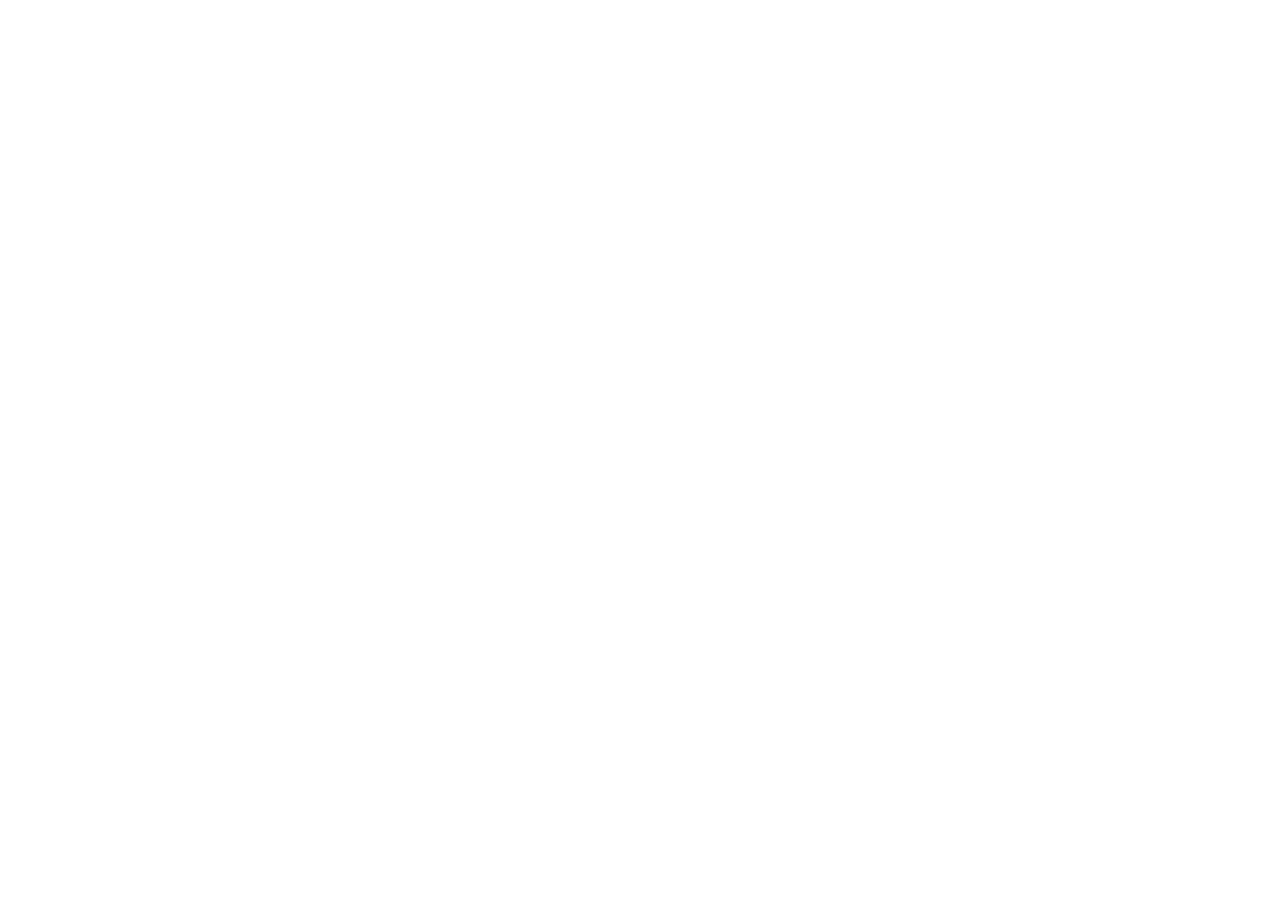
==== contact.html @ 24e340e2 "first commit" ====
<!DOCTYPE html>
<html lang="en">
<head>
    <meta charset="UTF-8">
    <meta name="viewport" content="width=device-width, initial-scale=1.0">
    <link rel="stylesheet" href="./styles/index.css">
    <title>contact</title>
</head>
<body>
    <div class="contact"></div>
</body>
</html>
---- styles/index.css ----
@import url('./default.css');
@import url('./home.css');
@import url('./work-with-me.css');
@import url('./blog.css');
@import url('./contact.css');
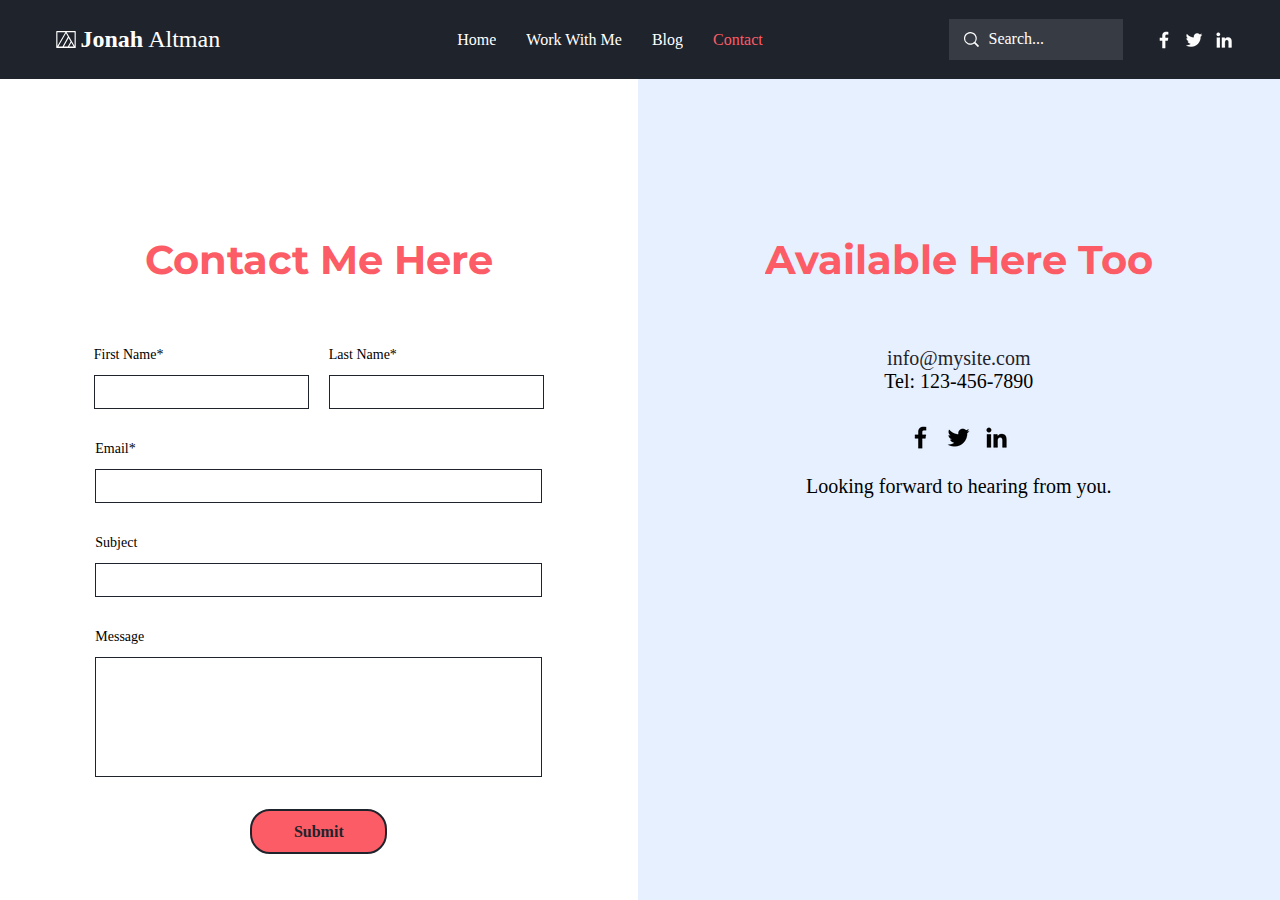
==== commit 714b3b20: "Added contact file" ====
--- a/contact.html
+++ b/contact.html
@@ -4,9 +4,91 @@
     <meta charset="UTF-8">
     <meta name="viewport" content="width=device-width, initial-scale=1.0">
     <link rel="stylesheet" href="./styles/index.css">
-    <title>contact</title>
+    <title>Marketing Blog Template</title>
 </head>
 <body>
-    <div class="contact"></div>
+    <section class="contact">
+        <div class="header">
+            <div class="title-container">
+                <svg preserveAspectRatio="xMidYMid meet" data-bbox="20 30.212 160 139.577" viewBox="20 30.212 160 139.577" height="17" width="20" xmlns="http://www.w3.org/2000/svg" data-type="color" role="img" aria-label="Homepage">
+                    <g>
+                        <path d="M175.294 30.212H24.706A4.706 4.706 0 0020 34.918v130.165a4.706 4.706 0 004.706 4.706h150.588a4.706 4.706 0 004.706-4.706V34.918a4.706 4.706 0 00-4.706-4.706zm-4.706 122.776L105.129 39.624h65.459v113.364zm-44.706 4.706l17.976-32.329 18.824 32.329h-36.8zm-10.776 0H82.447l38.871-71.012 17.035 29.459-23.247 41.553zm-43.388 0H37.506L100 49.553l15.812 27.388-44.094 80.753zm23.153-118.07L29.412 152.988V39.624h65.459z" fill="#FFFFFF" data-color="1"></path>
+                    </g>
+                </svg>
+                <span><b>Jonah</b> </span> <span class="thin">Altman</span>
+                <div class="hamburger-container bars">
+                    <div class="bar"></div>
+                    <div class="bar"></div>
+                    <div class="bar"></div>
+                </div>
+            </div>
+            <ul class="menu-container hide">
+                <li><a href="index.html">Home</a></li>
+                <li><a href="work-with-me.html">Work With Me</a></li>
+                <li><a href="blog.html">Blog</a></li>
+                <li><a href="contact.html" class="color-contact">Contact</a></li>
+            </ul>
+            <div class="social-media-container">
+                <div class="search-bar">
+                  <div class="search-icon">
+                    <svg xmlns="http://www.w3.org/2000/svg" viewBox="5 5 14 14"><path fill="currentColor" d="m15.683 14.6 3.265 3.265a.2.2 0 0 1 0 .282l-.8.801a.2.2 0 0 1-.283 0l-3.266-3.265a5.961 5.961 0 1 1 1.084-1.084zm-4.727 1.233a4.877 4.877 0 1 0 0-9.754 4.877 4.877 0 0 0 0 9.754z"></path></svg>
+                  </div>
+                  <input type="text" name="" id="" placeholder="Search...">
+                </div>
+                <ul class="logos hide-icon">
+                    <li><img src="./assets/social-media-logos/fb.webp" alt=""></li>
+                    <li><img src="./assets/social-media-logos/twitter.webp" alt=""></li>
+                    <li><img src="./assets/social-media-logos/in.webp" alt=""></li>
+                </ul>
+            </div>
+           </div>
+           <div class="contact-content">
+            <div class="contact-me-here">
+                <h1>Contact Me Here</h1>
+                <form action="">
+                    <div class="firstname">
+                        <label for="">First Name*</label>
+                        <input type="text" name="" id="" required>
+                    </div>
+                    <div class="lastname">
+                        <label for="">Last Name*</label>
+                        <input type="text" name="" id="" required>
+                    </div>
+                    <div class="email">
+                        <label for="">Email*</label>
+                        <input type="email" name="" id="" required>
+                    </div>
+                    <div class="subject">
+                        <label for="">Subject</label>
+                        <input type="email" name="" id="" required>
+                    </div>
+                    <div class="message">
+                        <label for="">Message</label>
+                        <textarea name="" id="" cols="30" rows="10" required></textarea>
+                    </div>
+                    <button type="submit">Submit</button>
+                </form>
+            </div>
+            <div class="available-here-too">
+                <h2>Available Here Too</h2>
+                <p>
+                    <a href="">info@mysite.com</a>
+                    <span>Tel: 123-456-7890</span>
+                </p>
+                <ul>
+                    <li><img src="./assets/social-media-logos/fb-black.webp" alt=""></li>
+                    <li><img src="./assets/social-media-logos/twiiter-black.webp" alt=""></li>
+                    <li><img src="./assets/social-media-logos/in-black.webp" alt=""></li>
+                </ul>
+                <span>Looking forward to hearing from you.</span>
+            </div>
+           </div>
+
+           <div class="footer">
+            <p>©2035 by Jonah Altman. Powered and secured by Wix</p>
+           </div>
+    </section>
+    <!-- js -->
+    <script src="./js/index.js"></script>
 </body>
 </html>